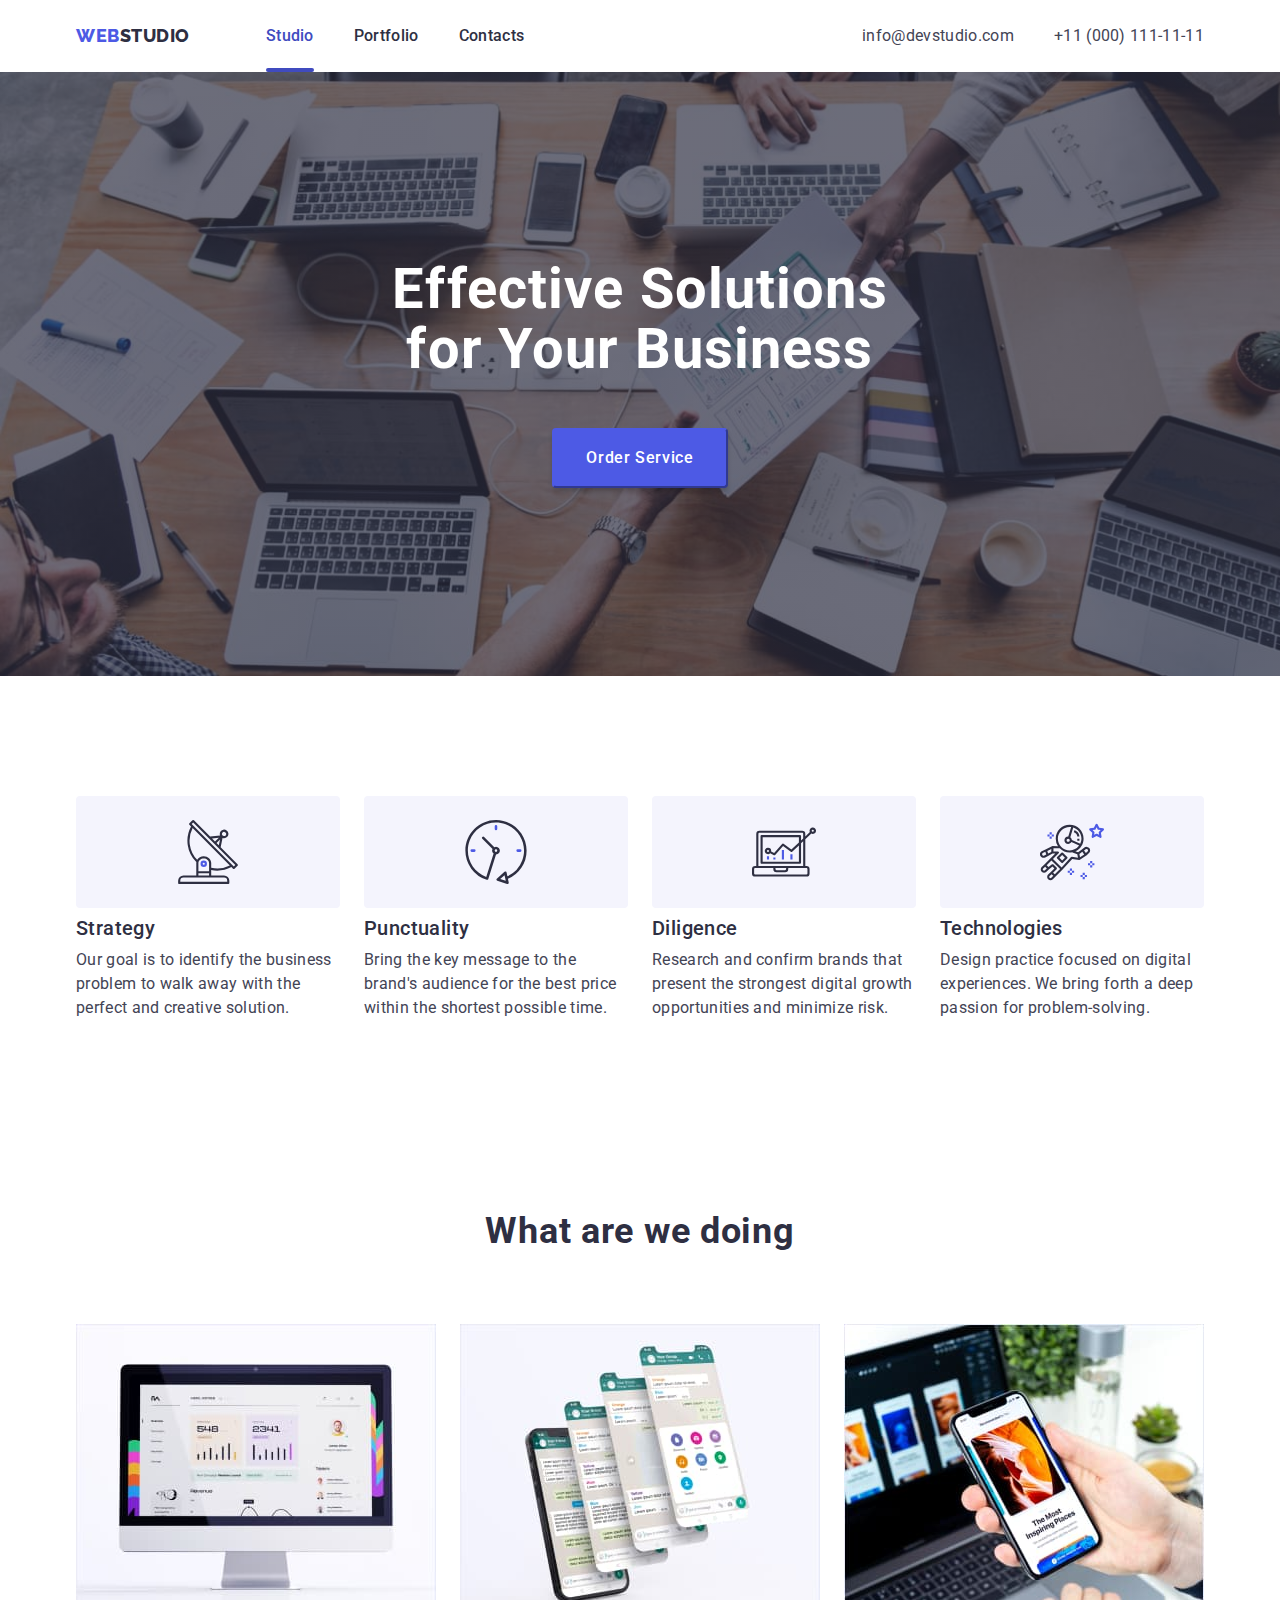
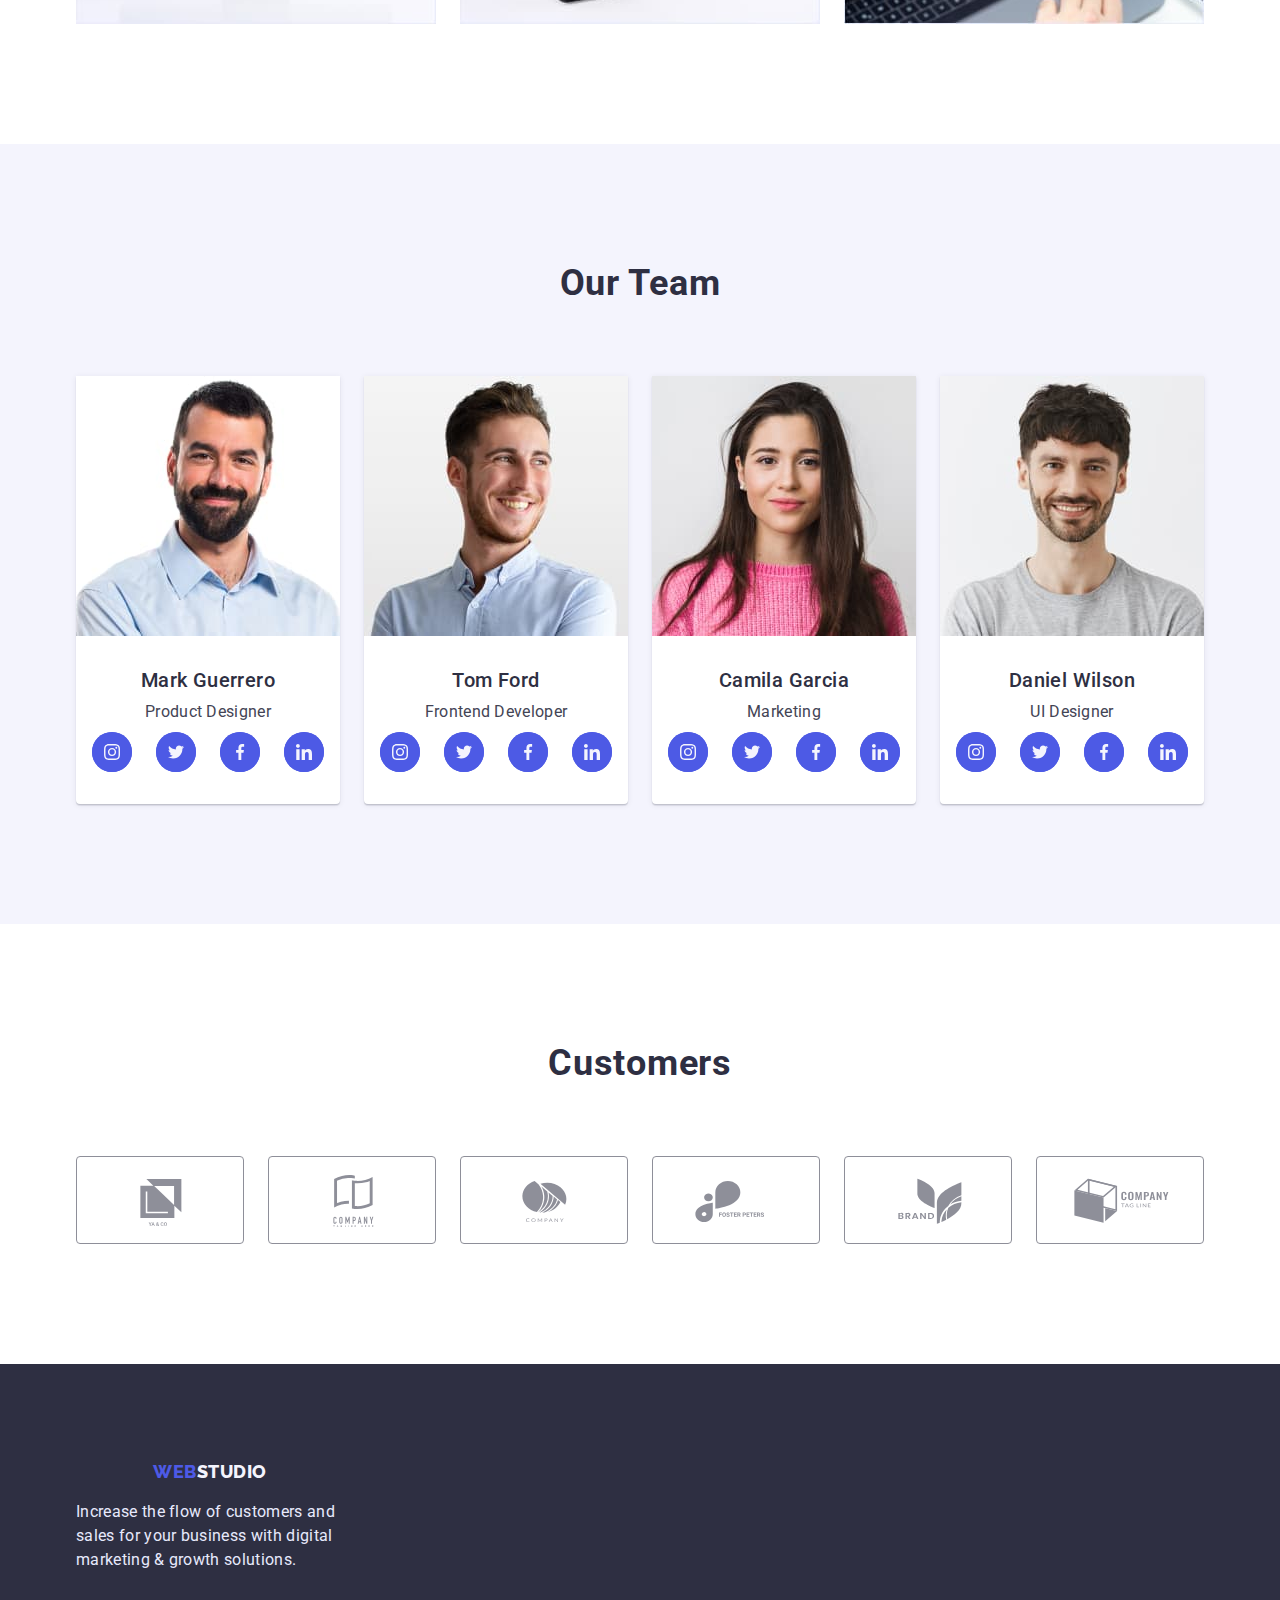
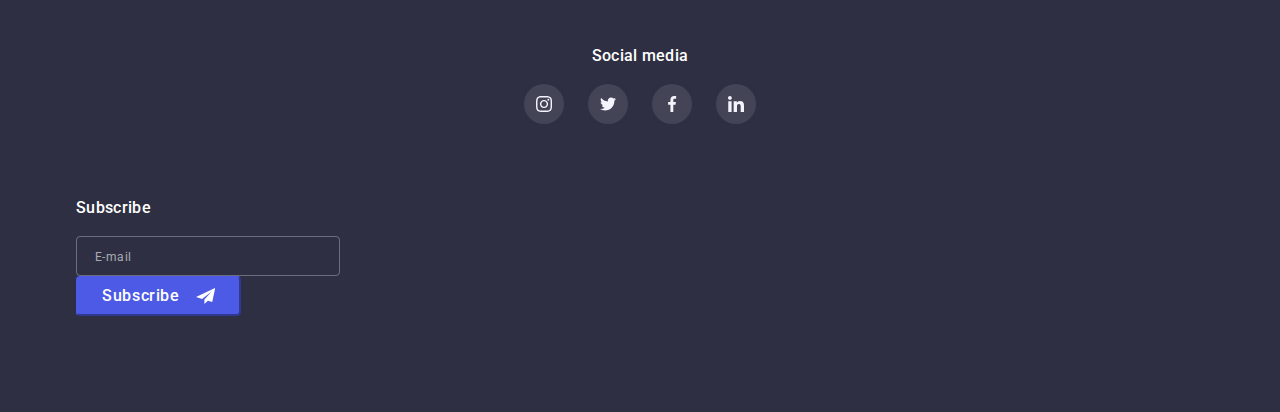
==== index.html @ 03d4e720 "without footer" ====
<!DOCTYPE html>
<html lang="en">
  <head>
    <meta charset="UTF-8" />
    <meta http-equiv="X-UA-Compatible" content="IE=edge" />
    <meta name="viewport" content="width=device-width, initial-scale=1.0" />
    <title>Webstudio</title>
    <link rel="preconnect" href="https://fonts.googleapis.com" />
    <link rel="preconnect" href="https://fonts.gstatic.com" crossorigin />
    <link
      href="https://fonts.googleapis.com/css2?family=Raleway:wght@800&family=Roboto:wght@400;500;700&display=swap"
      rel="stylesheet"
    />
    <link
      rel="stylesheet"
      href="https://cdn.jsdelivr.net/npm/modern-normalize@1.1.0/modern-normalize.min.css"
    />
    <link rel="stylesheet" href="./css/styles.css" />
  </head>
  <body>
    <!------------------ HEADER ------------------- ---->
    <header>
      <div class="conteiner header-conteiner">
        <nav class="page-navigation">
          <a class="logo link" href="./index.html"
            ><span class="logo-web">WEB</span>STUDIO</a
          >
          <ul class="menu list">
            <li class="menu-item">
              <a class="menu-item-link current link" href="./index.html"
                >Studio</a
              >
            </li>
            <li class="menu-item">
              <a class="menu-item-link link" href="./portfolio.html"
                >Portfolio</a
              >
            </li>
            <li class="menu-item">
              <a class="menu-item-link link" href="/">Contacts</a>
            </li>
          </ul>
        </nav>
        <button type="button" class="mobile-menu-open" data-menu-open>
          <svg class="mobile-menu-open-icon" width="32" height="22">
            <use href="./images/icons.svg/symbol-defs.svg#icon-burger"></use>
          </svg>
        </button>
        <address class="contacts">
          <ul class="contacts-list list">
            <li class="contacts-mail">
              <a
                class="contacts-list-item link"
                href="mailto:info@devstudio.com"
                >info@devstudio.com</a
              >
            </li>
            <li class="contacts-tel">
              <a class="contacts-list-item link" href="tel:+110001111111"
                >+11 (000) 111-11-11</a
              >
            </li>
          </ul>
        </address>
      </div>
      <div class="mobile-menu" data-menu>
        <div class="mobile-menu-conteiner">
          <button class="mobile-menu-close-btn" data-menu-close>
            <svg class="mobile-menu-close-icon" width="8" height="8">
              <use href="./images/icons.svg/symbol-defs.svg#close-icon"></use>
            </svg>
          </button>
          <ul class="menu-mobile-menu list">
            <li class="menu-item-mobile">
              <a class="menu-item-link-mobile current link" href="./index.html"
                >Studio</a
              >
            </li>
            <li class="menu-item-mobile">
              <a class="menu-item-link-mobile link" href="./portfolio.html"
                >Portfolio</a
              >
            </li>
            <li class="menu-item-mobile">
              <a class="menu-item-link-mobile link" href="/">Contacts</a>
            </li>
          </ul>
          <address class="contacts-mobile">
            <ul class="contacts-list-mobile list">
              <li class="contacts-tel-mobile">
                <a
                  class="contacts-list-item-mobile link"
                  href="tel:+110001111111"
                  >+11 (000) 111-11-11</a
                >
              </li>
              <li class="contacts-mail-mobile">
                <a
                  class="contacts-list-item-mobile link"
                  href="mailto:info@devstudio.com"
                  >info@devstudio.com</a
                >
              </li>
            </ul>
          </address>
          <ul class="social-list-mobile-menu list">
            <li class="social-list-item">
              <a href="" class="social-list-link link">
                <svg class="social-list-icon" width="24" height="24">
                  <use
                    href="./images/icons.svg/symbol-defs.svg#instagram"
                  ></use>
                </svg>
              </a>
            </li>
            <li class="social-list-item">
              <a href="" class="social-list-link link">
                <svg class="social-list-icon" width="24" height="24">
                  <use href="./images/icons.svg/symbol-defs.svg#twitter"></use>
                </svg>
              </a>
            </li>
            <li class="social-list-item">
              <a href="" class="social-list-link link">
                <svg class="social-list-icon" width="24" height="24">
                  <use href="./images/icons.svg/symbol-defs.svg#facebook"></use>
                </svg>
              </a>
            </li>
            <li class="social-list-item">
              <a href="" class="social-list-link link">
                <svg class="social-list-icon" width="24" height="24">
                  <use href="./images/icons.svg/symbol-defs.svg#linkedin"></use>
                </svg>
              </a>
            </li>
          </ul>
        </div>
      </div>
    </header>
    <main>
      <!---------------- HERO -------------------------->
      <section class="hero">
        <div class="conteiner hero-conteiner">
          <h1 class="hero-title">
            Effective Solutions <br />
            for Your Business
          </h1>
          <button class="order-service-btn" type="button" data-modal-open>
            Order Service
          </button>
        </div>
      </section>

      <!---------------- ABOUT ------------------------->
      <section class="section-about">
        <div class="conteiner">
          <h2 hidden class="about-title">About</h2>
          <ul class="features-list list">
            <li class="features-item">
              <div class="features-item-block">
                <svg width="64" height="64">
                  <use href="./images/icons.svg/symbol-defs.svg#antenna"></use>
                </svg>
              </div>
              <h3 class="features-title">Strategy</h3>
              <p class="features-text">
                Our goal is to identify the business problem to walk away with
                the perfect and creative solution.
              </p>
            </li>
            <li class="features-item">
              <div class="features-item-block">
                <svg width="64" height="64">
                  <use href="./images/icons.svg/symbol-defs.svg#clock"></use>
                </svg>
              </div>
              <h3 class="features-title">Punctuality</h3>
              <p class="features-text">
                Bring the key message to the brand's audience for the best price
                within the shortest possible time.
              </p>
            </li>
            <li class="features-item">
              <div class="features-item-block">
                <svg width="64" height="64">
                  <use href="./images/icons.svg/symbol-defs.svg#diagram"></use>
                </svg>
              </div>
              <h3 class="features-title">Diligence</h3>
              <p class="features-text">
                Research and confirm brands that present the strongest digital
                growth opportunities and minimize risk.
              </p>
            </li>
            <li class="features-item">
              <div class="features-item-block">
                <svg width="64" height="64">
                  <use
                    href="./images/icons.svg/symbol-defs.svg#astronaut"
                  ></use>
                </svg>
              </div>
              <h3 class="features-title">Technologies</h3>
              <p class="features-text">
                Design practice focused on digital experiences. We bring forth a
                deep passion for problem-solving.
              </p>
            </li>
          </ul>
        </div>
      </section>

      <!-------------WHAT ARE WE DOING  ------------------>
      <section class="section section-doing">
        <div class="conteiner">
          <h2 class="doing-title">What are we doing</h2>
          <ul class="doing-list list">
            <li class="doing-item">
              <img
                class="doing-img"
                srcset="./images/desktop.jpg 1x, ./images/desktop@2x.jpg 2x"
                src="./images/desktop.jpg"
                alt="Desktop"
                width="360"
                height="300"
              />
            </li>
            <li class="doing-item">
              <img
                class="doing-img"
                srcset="./images/apps.jpg 1x, ./images/apps@2x.jpg 2x"
                src="./images/apps.jpg"
                alt="Apps"
                width="360"
                height="300"
              />
            </li>
            <li class="doing-item">
              <img
                class="doing-img"
                srcset="./images/mobile.jpg 1x, ./images/mobile@2x.jpg 2x"
                src="./images/mobile.jpg"
                alt="Mobile"
                width="360"
                height="300"
              />
            </li>
          </ul>
        </div>
      </section>

      <!------------------ OUR TEAM ---------------------->
      <section class="section section-team">
        <div class="conteiner conteiner-mini">
          <h2 class="team-title">Our Team</h2>
          <ul class="team-list list">
            <li class="team-card">
              <img
                srcset="./images/team-1.jpg 1x ./images/team-1@2x.jpg 2x"
                class="team-photo"
                src="./images/team-1.jpg"
                alt="photo team member-1"
                width="264"
                height="260"
              />
              <div class="team-text">
                <h3 class="team-name">Mark Guerrero</h3>
                <p class="team-position">Product Designer</p>
                <ul class="social-list list">
                  <li class="social-list-item">
                    <a href="" class="social-list-link link">
                      <svg class="social-list-icon" width="16" height="16">
                        <use
                          href="./images/icons.svg/symbol-defs.svg#instagram"
                        ></use>
                      </svg>
                    </a>
                  </li>
                  <li class="social-list-item">
                    <a href="" class="social-list-link link">
                      <svg class="social-list-icon" width="16" height="16">
                        <use
                          href="./images/icons.svg/symbol-defs.svg#twitter"
                        ></use>
                      </svg>
                    </a>
                  </li>
                  <li class="social-list-item">
                    <a href="" class="social-list-link link">
                      <svg class="social-list-icon" width="16" height="16">
                        <use
                          href="./images/icons.svg/symbol-defs.svg#facebook"
                        ></use>
                      </svg>
                    </a>
                  </li>
                  <li class="social-list-item">
                    <a href="" class="social-list-link link">
                      <svg class="social-list-icon" width="16" height="16">
                        <use
                          href="./images/icons.svg/symbol-defs.svg#linkedin"
                        ></use>
                      </svg>
                    </a>
                  </li>
                </ul>
              </div>
            </li>

            <li class="team-card">
              <img
                srcset="./images/team-2.jpg 1x ./images/team-2@2x.jpg 2x"
                class="team-photo"
                src="./images/team-2.jpg"
                alt="photo team member-2"
                width="264"
                height="260"
              />
              <div class="team-text">
                <h3 class="team-name">Tom Ford</h3>
                <p class="team-position">Frontend Developer</p>
                <ul class="social-list list">
                  <li class="social-list-item">
                    <a href="" class="social-list-link link">
                      <svg class="social-list-icon" width="16" height="16">
                        <use
                          href="./images/icons.svg/symbol-defs.svg#instagram"
                        ></use>
                      </svg>
                    </a>
                  </li>
                  <li class="social-list-item">
                    <a href="" class="social-list-link link">
                      <svg class="social-list-icon" width="16" height="16">
                        <use
                          href="./images/icons.svg/symbol-defs.svg#twitter"
                        ></use>
                      </svg>
                    </a>
                  </li>
                  <li class="social-list-item">
                    <a href="" class="social-list-link link">
                      <svg class="social-list-icon" width="16" height="16">
                        <use
                          href="./images/icons.svg/symbol-defs.svg#facebook"
                        ></use>
                      </svg>
                    </a>
                  </li>
                  <li class="social-list-item">
                    <a href="" class="social-list-link link">
                      <svg class="social-list-icon" width="16" height="16">
                        <use
                          href="./images/icons.svg/symbol-defs.svg#linkedin"
                        ></use>
                      </svg>
                    </a>
                  </li>
                </ul>
              </div>
            </li>

            <li class="team-card">
              <img
                srcset="./images/team-3.jpg 1x ./images/team-3@2x.jpg 2x"
                class="team-photo"
                src="./images/team-3.jpg"
                alt="photo team member-3"
                width="264"
                height="260"
              />
              <div class="team-text">
                <h3 class="team-name">Camila Garcia</h3>
                <p class="team-position">Marketing</p>
                <ul class="social-list list">
                  <li class="social-list-item">
                    <a href="" class="social-list-link link">
                      <svg class="social-list-icon" width="16" height="16">
                        <use
                          href="./images/icons.svg/symbol-defs.svg#instagram"
                        ></use>
                      </svg>
                    </a>
                  </li>
                  <li class="social-list-item">
                    <a href="" class="social-list-link link">
                      <svg class="social-list-icon" width="16" height="16">
                        <use
                          href="./images/icons.svg/symbol-defs.svg#twitter"
                        ></use>
                      </svg>
                    </a>
                  </li>
                  <li class="social-list-item">
                    <a href="" class="social-list-link link">
                      <svg class="social-list-icon" width="16" height="16">
                        <use
                          href="./images/icons.svg/symbol-defs.svg#facebook"
                        ></use>
                      </svg>
                    </a>
                  </li>
                  <li class="social-list-item">
                    <a href="" class="social-list-link link">
                      <svg class="social-list-icon" width="16" height="16">
                        <use
                          href="./images/icons.svg/symbol-defs.svg#linkedin"
                        ></use>
                      </svg>
                    </a>
                  </li>
                </ul>
              </div>
            </li>

            <li class="team-card">
              <img
                srcset="./images/team-4.jpg 1x ./images/team-4@2x.jpg 2x"
                class="team-photo"
                src="./images/team-4.jpg"
                alt="photo team member-4"
                width="264"
                height="260"
              />
              <div class="team-text">
                <h3 class="team-name">Daniel Wilson</h3>
                <p class="team-position">UI Designer</p>
                <ul class="social-list list">
                  <li class="social-list-item">
                    <a href="" class="social-list-link link">
                      <svg class="social-list-icon" width="16" height="16">
                        <use
                          href="./images/icons.svg/symbol-defs.svg#instagram"
                        ></use>
                      </svg>
                    </a>
                  </li>
                  <li class="social-list-item">
                    <a href="" class="social-list-link link">
                      <svg class="social-list-icon" width="16" height="16">
                        <use
                          href="./images/icons.svg/symbol-defs.svg#twitter"
                        ></use>
                      </svg>
                    </a>
                  </li>
                  <li class="social-list-item">
                    <a href="" class="social-list-link link">
                      <svg class="social-list-icon" width="16" height="16">
                        <use
                          href="./images/icons.svg/symbol-defs.svg#facebook"
                        ></use>
                      </svg>
                    </a>
                  </li>
                  <li class="social-list-item">
                    <a href="" class="social-list-link link">
                      <svg class="social-list-icon" width="16" height="16">
                        <use
                          href="./images/icons.svg/symbol-defs.svg#linkedin"
                        ></use>
                      </svg>
                    </a>
                  </li>
                </ul>
              </div>
            </li>
          </ul>
        </div>

        <!-- --------CUSTOMERS ----------------------- -->
      </section>
      <section class="section-customers">
        <div class="conteiner conteiner-mini">
          <h2 class="customers-title">Customers</h2>
          <ul class="customers-list list">
            <li class="customers-block">
              <a href="" class="customers-link">
                <svg class="customers-icon" width="104" height="56">
                  <use href="./images/icons.svg/symbol-defs.svg#logo-1"></use>
                </svg>
              </a>
            </li>
            <li class="customers-block">
              <a href="" class="customers-link">
                <svg class="customers-icon" width="104" height="56">
                  <use href="./images/icons.svg/symbol-defs.svg#logo-2"></use>
                </svg>
              </a>
            </li>
            <li class="customers-block">
              <a href="" class="customers-link">
                <svg class="customers-icon" width="104" height="56">
                  <use href="./images/icons.svg/symbol-defs.svg#logo-3"></use>
                </svg>
              </a>
            </li>
            <li class="customers-block">
              <a href="" class="customers-link">
                <svg class="customers-icon" width="104" height="56">
                  <use href="./images/icons.svg/symbol-defs.svg#logo-4"></use>
                </svg>
              </a>
            </li>
            <li class="customers-block">
              <a href="" class="customers-link">
                <svg class="customers-icon" width="104" height="56">
                  <use href="./images/icons.svg/symbol-defs.svg#logo-5"></use>
                </svg>
              </a>
            </li>
            <li class="customers-block">
              <a href="" class="customers-link">
                <svg class="customers-icon" width="104" height="56">
                  <use href="./images/icons.svg/symbol-defs.svg#logo-6"></use>
                </svg>
              </a>
            </li>
          </ul>
        </div>
      </section>
    </main>

    <!---------------------- FOOTER ---------------------------->
    <footer class="conteiner-footer">
      <div class="conteiner conteiner-footer-flex">
        <div class="footer-block-left">
          <div class="logo-footer-item">
            <a class="logo-footer link" href="./index.html"
              ><span class="logo-web">WEB</span>STUDIO</a
            >
          </div>
          <p class="footer-text">
            Increase the flow of customers and sales for your business with
            digital marketing & growth solutions.
          </p>
        </div>
        <div class="footer-block-right">
          <h3 class="footer-social-media">Social media</h3>
          <ul class="social-list-footer">
            <li class="social-list-item-footer">
              <a href="" class="social-list-link-footer link">
                <svg class="social-list-icon" width="16" height="16">
                  <use
                    href="./images/icons.svg/symbol-defs.svg#instagram"
                  ></use>
                </svg>
              </a>
            </li>
            <li class="social-list-item-footer">
              <a href="" class="social-list-link-footer link">
                <svg class="social-list-icon" width="16" height="16">
                  <use href="./images/icons.svg/symbol-defs.svg#twitter"></use>
                </svg>
              </a>
            </li>
            <li class="social-list-item-footer">
              <a href="" class="social-list-link-footer link">
                <svg class="social-list-icon" width="16" height="16">
                  <use href="./images/icons.svg/symbol-defs.svg#facebook"></use>
                </svg>
              </a>
            </li>
            <li class="social-list-item-footer">
              <a href="" class="social-list-link-footer link">
                <svg class="social-list-icon" width="16" height="16">
                  <use href="./images/icons.svg/symbol-defs.svg#linkedin"></use>
                </svg>
              </a>
            </li>
          </ul>
        </div>
        <div class="footer-subscribe">
          <h3 class="footer-form-text">Subscribe</h3>
          <form class="footer-form">
            <input
              type="text"
              name="user-email"
              placeholder="E-mail"
              class="footer-form-input"
            />
            <button type="submit" class="footer-btn-subscribe">
              Subscribe
              <svg class="btn-subscribe-icon" width="24" height="24">
                <use
                  href="./images/icons.svg/symbol-defs.svg#icon-subscribe"
                ></use>
              </svg>
            </button>
          </form>
        </div>
      </div>
    </footer>
    <div class="backdrop is-hidden" data-modal>
      <div class="modal">
        <button type="button" class="modal-close-btn" data-modal-close>
          <svg class="modal-close-btn-icon" width="8" height="8">
            <use href="./images/icons.svg/symbol-defs.svg#close-icon"></use>
          </svg>
        </button>
        <form class="modal-form">
          <p class="modal-form-text">
            Leave your contacts and we will call you back
          </p>
          <label class="modal-form-field">
            <span class="modal-form-input-desc">Name</span>
            <span class="modal-form-input-wrapper">
              <input type="text" name="user-name" class="modal-form-input" />
              <svg class="modal-form-input-icon" width="18" height="18">
                <use
                  href="./images/icons.svg/symbol-defs.svg#icon-person"
                ></use>
              </svg>
            </span>
          </label>
          <label class="modal-form-field">
            <span class="modal-form-input-desc">Phone</span>
            <span class="modal-form-input-wrapper">
              <input type="tel" name="user-phone" class="modal-form-input" />
              <svg class="modal-form-input-icon" width="13" height="13">
                <use href="./images/icons.svg/symbol-defs.svg#icon-phone"></use>
              </svg>
            </span>
          </label>
          <label class="modal-form-field">
            <span class="modal-form-input-desc">Email</span>
            <span class="modal-form-input-wrapper">
              <input type="email" name="user-email" class="modal-form-input" />
              <svg class="modal-form-input-icon" width="15" height="12">
                <use href="./images/icons.svg/symbol-defs.svg#icon-email"></use>
              </svg>
            </span>
          </label>
          <label class="modal-form-field">
            <span class="modal-form-input-desc">Comment</span>
            <textarea
              name="user-message"
              class="modal-form-message"
              placeholder="Text input"
            ></textarea>
          </label>
          <input
            type="checkbox"
            id="user-policy"
            name="user-policy"
            class="modal-form-check visually-hidden"
          />
          <label for="user-policy" class="modal-form-check-desc"
            ><span class="modal-form-fake-chekbox">
              <svg class="modal-form-checkbox-icon">
                <use
                  href="./images/icons.svg/symbol-defs.svg#icon-checkbox"
                ></use></svg></span
            >I accept the terms and conditions of the&nbsp
            <a href="" class="modal-form-user-policy-link">Privacy Policy</a>
          </label>
          <button type="submit" class="modal-form-submit">Send</button>
        </form>
      </div>
    </div>
    <script src="mobile-menu.js"></script>
    <script src="modal.js"></script>
  </body>
</html>
---- css/styles.css ----
:root {
  --primary-bgd-color: #ffffff;
  --primary-font-color: #2e2f42;
  --secondary-font-color: #434455;
  --accent-color: #4d5ae5;
  --dark-logo-color: #f4f4fd;
  --filter-btn-color: #e7e9fc;
  --accent-filter-color: #404bbf;
}

body {
  font-family: Roboto, sans-serif;
  color: var(--primary-font-color);
  background-color: var(--primary-bgd-color);
}

h1,
h2,
h3,
h4,
h5,
h6,
p {
  margin-top: 0px;
  margin-bottom: 0px;
}

ul,
ol {
  margin-top: 0px;
  margin-bottom: 0px;
  padding-left: 0px;
}

img {
  display: block;
  max-width: 100%;
  height: auto;
}

.list {
  list-style: none;
}

.link {
  text-decoration: none;
}

/* осн цвет текста #2E2F42 */
/* вторичн цвет текста #434455 */
/* цвет-акцент #4D5AE5 */
/* осн цвет фона #FFFFFF*/
.conteiner {
  margin-left: auto;
  margin-right: auto;
  padding-left: 15px;
  padding-right: 15px;
}

.header-conteiner{
  display: flex;
  align-items: center;
  justify-content: space-between;
  padding-top: 24px;
  padding-bottom: 24px;
}

.logo {
  font-family: Raleway, sans-serif;
  font-size: 18px;
  font-weight: 800;
  line-height: 1.33;
  letter-spacing: 0.03em;
  color: var(--primary-font-color);
}

.logo-web {
  color: var(--accent-color);
}

.mobile-menu-open{
  border: none;
  height: 22px;
  background-color: transparent;
}

.mobile-menu-open-icon{
  stroke: var(--primary-font-color);
}

.mobile-menu-conteiner{
  position: relative;
  padding-top: 24px;
  padding-bottom: 40px;
  padding-left: 40px;
}

.mobile-menu{
  position: fixed;
  width: 100%;
  height: 100%;
  top: 0;
  left: 0;
  z-index: 1000;
  background-color: var(--primary-bgd-color);
  opacity: 0;
  visibility: hidden;
  transition: opacity 250ms cubic-bezier(0.4, 0, 0.2, 1), visibility 250ms cubic-bezier(0.4, 0, 0.2, 1); */
}

 .mobile-menu.is-open{
  opacity: 1;
  visibility: visible;
  pointer-events: auto;
}

.mobile-menu-close-btn{
  position: absolute;
  top: 24px;
  right: 24px;
  width: 24px;
  height: 24px;
  display: flex;
  justify-content: center;
  align-items: center;
  background-color: var(--filter-btn-color);
  padding: 0;
  line-height: 0;
  border-radius: 50% ;
  border: 1px solid #0000001A;
  cursor: pointer;
}

.menu-mobile-menu{
  display: flex;
  padding-top: 56px;
  flex-direction: column;
  gap: 40px;
  margin-bottom: 284px;
}

.menu-item-link-mobile {
  display: block;
  font-size: 36px;
  font-weight: 700;
  line-height: 1.11;
  letter-spacing: 0.02em;
  color: var(--primary-font-color);
  transition: color 250ms cubic-bezier(0.4, 0, 0.2, 1);
}

.menu-item-link-mobile:hover,
.menu-item-link-mobile:focus {
  color: var(--accent-color);
}

.contacts-list-mobile{
  display: flex;
  flex-direction: column;
  gap: 40px;
  margin-bottom: 48px;
}

.contacts-tel-mobile .contacts-list-item-mobile{
display: block;
font-size: 36px;
font-weight: 600;
line-height: 1.11;
letter-spacing: 0em;
font-style: normal;
color: var(--secondary-font-color);
transition:transition: color 250ms cubic-bezier(0.4, 0, 0.2, 1);
}

.contacts-mail-mobile .contacts-list-item-mobile{
display: block;
font-size: 20px;
font-weight: 500;
line-height: 1.2;
letter-spacing: 0.02em;
color: var(--secondary-font-color);
transition:transition: color 250ms cubic-bezier(0.4, 0, 0.2, 1);
}

.contacts-list-item-mobile:is(:hover, :focus){
color: var(--accent-color);
}

.social-list-mobile-menu{
  display: flex;
  justify-content: flex-start;
  gap: 56px;
}

.social-list-item{
  display: flex;
  justify-content: center;
  align-items: center;
  width: 40px;
  height: 40px;
  border-radius: 50%;
  background-color: var(--accent-color);
  transition: background-color 250ms cubic-bezier(0.4, 0, 0.2, 1);
}

.social-list-icon {
  fill: #f4f4fd;
}

.social-list-link:hover,
.social-list-link:focus {
  background-color: var(--accent-filter-color);
}

.hero {
  background-image: linear-gradient(
      rgba(46, 47, 66, 0.7),
      rgba(46, 47, 66, 0.7)
    ),
    url(../images/hero-img-mobile.jpg);
  background-repeat: no-repeat;
  background-size: cover;
  background-color: var(--primary-font-color);

  margin-left: auto;
  margin-right: auto;
  padding-top: 112px;
  padding-bottom: 112px;
}

.hero-conteiner {
  display: flex;
  flex-direction: column;
}

.hero-title {
  font-size: 36px;
  line-height: 1.11;
  letter-spacing: 0.02em;
  text-align: center;
  margin-left: auto;
  margin-right: auto;
  margin-bottom: 72px;
  color: var(--primary-bgd-color);
}

.order-service-btn {
  font-family: Roboto, sans-serif;
  font-size: 16px;
  font-weight: 500;
  line-height: 1.5;
  letter-spacing: 0.04em;
  margin-left: auto;
  margin-right: auto;
  padding-top: 16px;
  padding-bottom: 16px;
  padding-left: 32px;
  padding-right: 32px;
  border-radius: 4px;
  box-shadow: 0px 4px 4px 0px #00000026;
  border-color: var(--accent-color);
  color: var(--primary-bgd-color);
  background-color: var(--accent-color);
  transition: background-color 250ms cubic-bezier(0.4, 0, 0.2, 1);
  cursor: pointer;
}

.order-service-btn:hover,
.order-service-btn:focus {
  background-color: var(--accent-filter-color);
}

.section-about {
  padding-top: 96px;
  padding-bottom: 96px;
}

.features-title {
  font-size: 36px;
  font-weight: 700;
  line-height: 1.11;
  letter-spacing: 0.02em;
  text-align: center;
  color: var(--primary-font-color);
  margin-bottom: 8px;
}

.features-text {
  font-size: 16px;
  font-weight: 500;
  line-height: 1.5;
  letter-spacing: 0.02em;
  color: var(--secondary-font-color);
}

.features-item {
  display: block;
  max-width: 396px;
  margin-bottom: 72px;
  margin-left: auto;
  margin-right: auto;
}

.section-team {
  background-color: var(--dark-logo-color);
  padding-top: 96px;
  padding-bottom: 128px;
}

.team-title,
.customers-title {
  font-size: 36px;
  line-height: 1.11;
  letter-spacing: 0.02em;
  text-align: center;
  margin-bottom: 72px;
  color: var(--primary-font-color);
}

.team-card {
  max-width: 264px;
  box-shadow: 0px 1px 6px rgba(46, 47, 66, 0.08),
    0px 1px 1px rgba(46, 47, 66, 0.16), 0px 2px 1px rgba(46, 47, 66, 0.08);
  border-radius: 0px 0px 4px 4px;
  background-color: var(--primary-bgd-color);
}

.team-list {
  display: flex;
  justify-content: center;
  align-items: center;
  flex-wrap: wrap;
  gap: 72px;
}

.team-text {
  padding-top: 32px;
  padding-bottom: 32px;
}

.team-name {
  font-size: 20px;
  font-weight: 500;
  line-height: 1.2;
  letter-spacing: 0.02em;
  text-align: center;
  margin-bottom: 8px;
  color: var(--primary-font-color);
}

.team-position {
  font-size: 16px;
  line-height: 1.5;
  letter-spacing: 0.02em;
  text-align: center;
  margin-bottom: 8px;
  color: var(--secondary-font-color);
}

.social-list {
  display: flex;
  justify-content: center;
  gap: 24px;
}

.social-list-link {
  display: flex;
  justify-content: center;
  align-items: center;
  width: 40px;
  height: 40px;
  border-radius: 50%;
  background-color: var(--accent-color);
  transition: background-color 250ms cubic-bezier(0.4, 0, 0.2, 1);
}

.social-list-icon {
  fill: #f4f4fd;
}

.social-list-link:hover,
.social-list-link:focus {
  background-color: var(--accent-filter-color);
}

/* -------------CUSTOMERS----------------- */

.section-customers {
  padding-top: 96px;
  padding-bottom: 96px;
}

.customers-list {
  display: flex;
  flex-wrap: wrap;
  justify-content: center;
  align-items: center;
  gap: 72px;
  column-gap: 16px;
}

.customers-link {
  display: flex;
  justify-content: center;
  align-items: center;
  width: 190px;
  height: 88px;
  border: 1px solid #8e8f99;
  border-radius: 4px;
  color: #8e8f99;
  transition: border-color 250ms cubic-bezier(0.4, 0, 0.2, 1),
    color 250ms cubic-bezier(0.4, 0, 0.2, 1);
}

.customers-icon {
  fill: currentColor;
}

.customers-link:is(:hover, :focus) {
  border-color: var(--accent-filter-color);
  color: var(--accent-filter-color);
}

.conteiner-footer {
  padding-top: 96px;
  padding-bottom: 96px;
  background-color: var(--primary-font-color);
}

.conteiner-footer-flex {
  display: flex;
  flex-direction: column;
  gap: 72px;
}

.footer-block-left {
  display: flex;
  flex-direction: column;
  justify-content: center;
  align-items: center;
  width: 268px;
}

.logo-footer {
  font-family: Raleway, sans-serif;
  font-size: 18px;
  font-weight: 800;
  line-height: 1.33;
  letter-spacing: 0.03em;
  color: var(--dark-logo-color);
}

.logo-footer-item {
  margin-bottom: 16px;
}

.footer-text {
  font-size: 16px;
  line-height: 1.5;
  letter-spacing: 0.02em;
  display: block;
  color: var(--filter-btn-color);
}

.footer-block-right{
  display: flex;
  flex-direction: column;
  align-items: center;
  justify-content: center;
}

.footer-social-media,
.footer-form-text {
  font-size: 16px;
  font-weight: 500;
  line-height: 1.5;
  letter-spacing: 0.02em;
  text-align: left;
  color: var(--primary-bgd-color);
  margin-bottom: 16px;
}

.social-list-footer {
  display: flex;
  justify-content: center;
  gap: 16px;
}

.social-list-link-footer {
  display: flex;
  width: 40px;
  height: 40px;
  border-radius: 50%;
  justify-content: center;
  align-items: center;
  background-color: rgba(255, 255, 255, 0.1);
  transition: background-color 250ms cubic-bezier(0.4, 0, 0.2, 1);
}

.social-list-link-footer:hover,
.social-list-link-footer:focus {
  background-color: #31d0aa;
}


.footer-form-input {
  width: 398px;
  height: 40px;
  border-radius: 4px;
  border: 1px solid #ffffff4d;
  font-size: 16px;
  font-weight: 400;
  line-height: 2;
  letter-spacing: 0.04em;
  color: var(--primary-bgd-color);
  background-color: transparent;
  transition: border-color 250ms cubic-bezier(0.4, 0, 0.2, 1);
}

.footer-form-input:focus {
  outline: none;
  border-color: var(--accent-color);
}

.footer-form-input::placeholder {
  display: block;
  padding-left: 16px;
  padding-top: 8px;
  padding-bottom: 8px;
  font-size: 12px;
  font-weight: 400;
  line-height: 2;
  letter-spacing: 0.04em;
  color: #ffffff99;
}

.footer-btn-subscribe {
  display: flex;
  justify-content: center;
  align-items: center;
  gap: 16px;
  width: 165px;
  height: 40px;
  border-radius: 4px;
  padding: 8px 24px 8px 24px;
  font-size: 16px;
  font-weight: 500;
  line-height: 1.5;
  letter-spacing: 0.04em;
  text-align: center;
  color: var(--primary-bgd-color);
  border-color: var(--accent-color);
  background-color: var(--accent-color);
  cursor: pointer;
}

/* ---------PORTFOLIO --------------- */
.section-portfolio {
  padding-top: 96px;
  padding-bottom: 120px;
}
/* ---------FILTER ------------------*/

.filter {
  display: flex;
  justify-content: center;
  margin-bottom: 72px;
}

.filter-btn {
  font-family: Roboto, sans-serif;
  font-size: 16px;
  font-weight: 500;
  line-height: 1.5;
  letter-spacing: 0.04em;
  text-align: center;
  padding-top: 12px;
  padding-right: 24px;
  padding-bottom: 12px;
  padding-left: 24px;
  border-radius: 4px;
  border: 1px solid var(--filter-btn-color);
  color: var(--accent-color);
  background-color: var(--filter-btn-color);
  cursor: pointer;
  transition: color 250ms cubic-bezier(0.4, 0, 0.2, 1),
    border-color 250ms cubic-bezier(0.4, 0, 0.2, 1),
    background-color 250ms cubic-bezier(0.4, 0, 0.2, 1),
    box-shadow 250ms cubic-bezier(0.4, 0, 0.2, 1);
}

.filter-btn:hover,
.filter-btn:focus {
  color: var(--primary-bgd-color);
  border-color: var(--accent-filter-color);
  background-color: var(--accent-filter-color);
  box-shadow: 0px 3px 1px rgba(0, 0, 0, 0.1), 0px 2px 1px rgba(0, 0, 0, 0.08),
    0px 2px 2px rgba(0, 0, 0, 0.12);
}

.filter-item:not(:last-child) {
  margin-right: 24px;
}

.portfolio-list {
  display: flex;
  flex-wrap: wrap;
  margin-left: -24px;
  margin-top: -48px;
}

.portfolio-item {
  display: block;
  flex-basis: calc(100% / 3 - 24px);
  margin-left: 24px;
  margin-top: 48px;
  /* border: 0.5px solid #f4f4fd; */
  /* box-shadow: 0px 1px 6px rgba(46, 47, 66, 0.08);
  transition: box-shadow 250ms cubic-bezier(0.4, 0, 0.2, 1); */
}

.portfolio-link {
  display: inline-block;
  border: 0.5px solid #f4f4fd;
  /* box-shadow: 0px 1px 6px rgba(46, 47, 66, 0.08); */
  transition: box-shadow 250ms cubic-bezier(0.4, 0, 0.2, 1);
}

.portfolio-link:hover,
.portfolio-link:focus {
  box-shadow: 0px 1px 6px rgba(46, 47, 66, 0.08),
    0px 1px 1px rgba(46, 47, 66, 0.16), 0px 2px 1px rgba(46, 47, 66, 0.08);
}

.portfolio-item-img-wrapper {
  position: relative;
  overflow: hidden;
}

.overlay {
  position: absolute;
  top: 0;
  left: 0;
  width: 100%;
  height: 100%;
  transform: translate(0, 100%);
  transition: transform 250ms cubic-bezier(0.4, 0, 0.2, 1);
  font-size: 16px;
  line-height: 1.5;
  letter-spacing: 0.02em;
  color: var(--dark-logo-color);
  padding-top: 40px;
  padding-right: 32px;
  padding-bottom: 164px;
  padding-left: 32px;
  background-color: var(--accent-color);
}

.portfolio-link:hover .overlay,
.portfolio-link:focus .overlay {
  transform: translate(0, 1%);
}
.portfolio-title {
  font-size: 20px;
  font-weight: 500;
  line-height: 1.2;
  letter-spacing: 0.02em;
  color: var(--primary-font-color);
}

.portfolio-text {
  border: 1px solid var(--filter-btn-color);
  border-top: none;
  padding-top: 32px;
  padding-left: 16px;
  padding-bottom: 32px;
  padding-right: auto;
}

.portfolio-item-text {
  font-size: 16px;
  line-height: 1.5;
  letter-spacing: 0.02em;
  margin-top: 8px;
  color: var(--secondary-font-color);
}  

.backdrop {
  position: fixed;
  top: 0;
  left: 0;
  z-index: 50;
  transition: opacity 250ms cubic-bezier(0.4, 0, 0.2, 1),
    visibility 250ms cubic-bezier(0.4, 0, 0.2, 1);
  width: 100%;
  height: 100%;
  background-color: rgba(46, 47, 66, 0.4);
}

.backdrop.is-hidden {
  opacity: 0;
  visibility: hidden;
  pointer-events: none;
}

.modal {
  position: absolute;
  top: 50%;
  left: 50%;
  transform: translate(-50%, -50%);
  width: 392px;
  height: 586px;
  padding-left: 16px;
  padding-right: 16px;
  padding-top: 72px;
  padding-bottom: 24px;
  border-radius: 4px;
  background-color: #fcfcfc;
}

.modal-close-btn {
  position: absolute;
  top: 24px;
  right: 24px;
  transition: background-color 250ms cubic-bezier(0.4, 0, 0.2, 1);
  display: flex;
  justify-content: center;
  align-items: center;
  background-color: var(--filter-btn-color);
  padding: 0;
  border: 1px solid #0000001a;
  width: 24px;
  height: 24px;
  border-radius: 50%;
  cursor: pointer;
}

.modal-close-btn:hover,
.modal-close-btn:focus {
  background-color: var(--accent-filter-color);
}

.modal-close-btn:hover .modal-close-btn-icon,
.modal-close-btn:focus .modal-close-btn-icon {
  fill: #ffffff;
}

.modal-close-btn-icon {
  transition: fill 250ms cubic-bezier(0.4, 0, 0.2, 1);
}

.modal-form-text {
  display: block;
  margin-bottom: 14px;
  font-size: 16px;
  font-weight: 500;
  line-height: 1.5;
  letter-spacing: 0.02em;
  text-align: center;
  color: var(--primary-font-color);
}

.modal-form-input-desc {
  display: block;
  font-size: 12px;
  font-weight: 400;
  line-height: 1.3;
  letter-spacing: 0.04em;
  color: #8e8f99;
  margin-bottom: 4px;
}

.modal-form-input {
  width: 100%;
  height: 40px;
  border: 1px solid #21212133;
  border-radius: 4px;
  padding-left: 38px;
  font-size: 16px;
  color: var(--primary-font-color);
  transition: border-color 250ms cubic-bezier(0.4, 0, 0.2, 1);
}

.modal-form-input-wrapper {
  position: relative;
  display: block;
  margin-bottom: 8px;
}

.modal-form-input-icon {
  position: absolute;
  top: 50%;
  left: 19px;
  transform: translateY(-50%);
  fill: var(--primary-font-color);
  transition: fill 250ms cubic-bezier(0.4, 0, 0.2, 1);
}

.modal-form-message {
  resize: none;
  width: 100%;
  height: 120px;
  padding: 8px 16px;
  margin-bottom: 16px;
  border: 1px solid #21212133;
  border-radius: 4px;
  font-size: 16px;
  font-weight: 400;
  line-height: 1.3;
  letter-spacing: 0.04em;
  color: var(--primary-font-color);
  transition: border-color 250ms cubic-bezier(0.4, 0, 0.2, 1);
}

.modal-form-message::placeholder {
  font-size: 12px;
  font-weight: 400;
  line-height: 1.3;
  letter-spacing: 0.04em;
  color: #75757580;
}

.modal-form-fake-chekbox {
  display: flex;
  justify-content: center;
  align-items: center;
  width: 16px;
  height: 16px;
  border: 1.25px solid var(--primary-font-color);
  border-radius: 2px;
  margin-right: 8px;
}

.modal-form-checkbox-icon {
  width: 100%;
  height: 100%;
  opacity: 0;
  transition: opacity 250ms cubic-bezier(0.4, 0, 0.2, 1),
    background-color 250ms cubic-bezier(0.4, 0, 0.2, 1);
}

.modal-form-check-desc {
  display: flex;
  align-items: center;
  margin-bottom: 16px;
  font-size: 12px;
  font-weight: 400;
  line-height: 1.3;
  letter-spacing: 0.04em;
  color: #757575;
}

.modal-form-check:checked
  + .modal-form-check-desc
  > .modal-form-fake-chekbox
  > .modal-form-checkbox-icon {
  opacity: 1;
  background-color: var(--accent-filter-color);
}

.modal-form-check:focus
  + .modal-form-check-desc
  > .modal-form-fake-chekbox
  > .modal-form-checkbox-icon {
  opacity: 1;
  background-color: var(--accent-filter-color);
}

.visually-hidden {
  position: absolute;
  width: 1px;
  height: 1px;
  margin: -1px;
  padding: 0;
  overflow: hidden;
  border: 0;
  clip: vect(0 0 0 0);
}

.modal-form-user-policy-link {
  font-size: 12px;
  font-weight: 400;
  line-height: 1.3;
  letter-spacing: 0.04em;
  color: var(--accent-color);
  text-decoration: underline;
}

.modal-form-submit {
  display: block;
  width: 169px;
  height: 56px;
  margin-right: auto;
  margin-left: auto;
  border-radius: 4px;
  border-color: var(--accent-color);
  padding: 16px 32px 16px 32px;
  font-size: 16px;
  font-weight: 500;
  line-height: 1.5;
  letter-spacing: 0.04em;
  text-align: center;
  color: #ffffff;
  background-color: var(--accent-color);
  cursor: pointer;
}










/* .backdrop {
  position: fixed;
  top: 0;
  left: 0;
  z-index: 50;
  transition: opacity 250ms cubic-bezier(0.4, 0, 0.2, 1),
    visibility 250ms cubic-bezier(0.4, 0, 0.2, 1);
  width: 100%;
  height: 100%;
  background-color: rgba(46, 47, 66, 0.4);
}

.backdrop.is-hidden {
  opacity: 0;
  visibility: hidden;
  pointer-events: none;
}

.modal {
  position: absolute;
  top: 50%;
  left: 50%;
  transform: translate(-50%, -50%);
  width: 408px;
  height: 584px;
  padding-left: 24px;
  padding-right: 24px;
  padding-top: 72px;
  padding-bottom: 24px;
  border-radius: 4px;
  background-color: #fcfcfc;
}

.modal-close-btn {
  position: absolute;
  top: 24px;
  right: 24px;
  transition: background-color 250ms cubic-bezier(0.4, 0, 0.2, 1);
  display: flex;
  justify-content: center;
  align-items: center;
  background-color: var(--filter-btn-color);
  padding: 0;
  border: 1px solid #0000001a;
  width: 24px;
  height: 24px;
  border-radius: 50%;
  cursor: pointer;
}

.modal-close-btn:hover,
.modal-close-btn:focus {
  background-color: var(--accent-filter-color);
}

.modal-close-btn:hover .modal-close-btn-icon,
.modal-close-btn:focus .modal-close-btn-icon {
  fill: #ffffff;
}

.modal-close-btn-icon {
  transition: fill 250ms cubic-bezier(0.4, 0, 0.2, 1);
}

.modal-form-text {
  display: block;
  margin-bottom: 14px;
  font-size: 16px;
  font-weight: 500;
  line-height: 1.5;
  letter-spacing: 0.02em;
  text-align: center;
  color: var(--primary-font-color);
}

.modal-form-input-desc {
  display: block;
  font-size: 12px;
  font-weight: 400;
  line-height: 1.3;
  letter-spacing: 0.04em;
  color: #8e8f99;
  margin-bottom: 4px;
}

.modal-form-input {
  width: 100%;
  height: 40px;
  border: 1px solid #21212133;
  border-radius: 4px;
  padding-left: 38px;
  font-size: 16px;
  color: var(--primary-font-color);
  transition: border-color 250ms cubic-bezier(0.4, 0, 0.2, 1);
}

.modal-form-input:focus {
  outline: none;
  border-color: var(--accent-color);
}

.modal-form-input-wrapper {
  position: relative;
  display: block;
  margin-bottom: 8px;
}

.modal-form-input-icon {
  position: absolute;
  top: 50%;
  left: 19px;
  transform: translateY(-50%);
  fill: var(--primary-font-color);
  transition: fill 250ms cubic-bezier(0.4, 0, 0.2, 1);
}

.modal-form-input:focus + .modal-form-input-icon {
  fill: var(--accent-color);
}

.modal-form-message {
  resize: none;
  width: 100%;
  height: 120px;
  padding: 8px 16px;
  margin-bottom: 16px;
  border: 1px solid #21212133;
  border-radius: 4px;
  font-size: 16px;
  font-weight: 400;
  line-height: 1.3;
  letter-spacing: 0.04em;
  color: var(--primary-font-color);
  transition: border-color 250ms cubic-bezier(0.4, 0, 0.2, 1);
}

.modal-form-message:focus {
  outline: none;
  border-color: var(--accent-color);
}

.modal-form-message::placeholder {
  font-size: 12px;
  font-weight: 400;
  line-height: 1.3;
  letter-spacing: 0.04em;
  color: #75757580;
}

.modal-form-fake-chekbox {
  display: flex;
  justify-content: center;
  align-items: center;
  width: 16px;
  height: 16px;
  border: 1.25px solid var(--primary-font-color);
  border-radius: 2px;
  margin-right: 8px;
}

.modal-form-checkbox-icon {
  width: 100%;
  height: 100%;
  opacity: 0;
  transition: opacity 250ms cubic-bezier(0.4, 0, 0.2, 1),
    background-color 250ms cubic-bezier(0.4, 0, 0.2, 1);
}

.modal-form-check-desc {
  display: flex;
  align-items: center;
  margin-bottom: 16px;
  font-size: 12px;
  font-weight: 400;
  line-height: 1.3;
  letter-spacing: 0.04em;
  color: #757575;
}

.modal-form-check:checked
  + .modal-form-check-desc
  > .modal-form-fake-chekbox
  > .modal-form-checkbox-icon {
  opacity: 1;
  background-color: var(--accent-filter-color);
}

.modal-form-check:focus
  + .modal-form-check-desc
  > .modal-form-fake-chekbox
  > .modal-form-checkbox-icon {
  opacity: 1;
  background-color: var(--accent-filter-color);
}

.visually-hidden {
  position: absolute;
  width: 1px;
  height: 1px;
  margin: -1px;
  padding: 0;
  overflow: hidden;
  border: 0;
  clip: vect(0 0 0 0);
}

.modal-form-user-policy-link {
  font-size: 12px;
  font-weight: 400;
  line-height: 1.3;
  letter-spacing: 0.04em;
  color: var(--accent-color);
  text-decoration: underline;
}

.modal-form-submit {
  display: block;
  width: 169px;
  height: 56px;
  margin-right: auto;
  margin-left: auto;
  border-radius: 4px;
  border-color: var(--accent-color);
  padding: 16px 32px 16px 32px;
  font-size: 16px;
  font-weight: 500;
  line-height: 1.5;
  letter-spacing: 0.04em;
  text-align: center;
  color: #ffffff;
  background-color: var(--accent-color);
  cursor: pointer;
} */

@media screen and (max-width: 1199px){
  .section-doing {
    display: none;
  }
  
}

@media screen and (max-width: 767px) {
  .menu,
  .contacts,
  .features-item-block {
    display: none;
  }
}

@media screen and (min-width: 480px) {
  .conteiner: 428px;
}

@media screen and (min-device-pixel-ratio: 2) and (max-width: 767px),
  screen and (min-resolution: 192 dpi) and (max-width: 767px),
  screen and (min-resolution: 2dppx) and (max-width: 767px) {
  .hero {
    background-image: linear-gradient(
        rgba(46, 47, 66, 0.7),
        rgba(46, 47, 66, 0.7)
      ),
      url(../images/hero-img-mobile@2x.jpg);
  }
}

@media screen and (min-width: 768px) {
  .conteiner {
    width: 766px;
  }

  .mobile-menu,
  .mobile-menu-open{
    display: none;
  }

  .header-conteiner {
  display: flex;
  align-items: center;
  padding-top: 0;
  padding-bottom: 0;
}

.page-navigation {
  display: flex;
  align-items: center;
}

.logo{
  margin-right: 123px;
}

.menu{
  display: flex; 
}

.menu-item-link {
  position: relative;
  display: block;
  padding-top: 24px;
  padding-bottom: 24px;
  font-size: 16px;
  font-weight: 500;
  line-height: 1.5;
  letter-spacing: 0.02em;
  color: var(--primary-font-color);
  transition: color 250ms cubic-bezier(0.4, 0, 0.2, 1);
}

.menu-item:not(:last-child) {
  margin-right: 40px;
}

.menu-item-link:hover,
.menu-item-link:focus {
  color: var(--accent-color);
}

.menu-item-link.current {
  color: var(--accent-filter-color);
}

.current::after {
  content: "";
  position: absolute;
  left: 0;
  bottom: 0;
  width: 100%;
  height: 4px;
  border-radius: 2px;
  background-color: var(--accent-filter-color);
}

.contacts-list-item {
  font-size: 12px;
  line-height: 1.33;
  letter-spacing: 0.04em;
  font-style: normal;
  color: var(--secondary-font-color);
  transition: color 250ms cubic-bezier(0.4, 0, 0.2, 1);
}

.contacts-list-item:hover,
.contacts-list-item:focus {
  color: var(--accent-color);
} 

  .hero {
    background-image: linear-gradient(
        rgba(46, 47, 66, 0.7),
        rgba(46, 47, 66, 0.7)
      ),
      url(../images/hero-img-tablet.jpg);
    padding-bottom: 108px;
  }

  .hero-title {
    font-size: 56px;
    line-height: 1.07;
    margin-bottom: 40px;
  }

  .features-title {
    text-align: left;
  }

  .features-list {
    display: flex;
    flex-wrap: wrap;
    gap: 24px;
    justify-content: center;
    align-items: center;
  }

  .features-item {
    width: 356px;
  }

  .features-item-block {
    display: none;
  }

  .conteiner-mini {
    width: 582px;
  }

  .section-team {
    padding-bottom: 40px;
  }

  .team-card {
    margin-bottom: 64px;
  }

  .team-list {
    gap: 24px;
  }

  .customers-list {
    column-gap: 24px;
  }

  .customers-link {
    width: 168px;
  }

  .modal{
    width: 408px;
    padding-left: 24px;
    padding-right: 24px;
  }
}

@media screen and (min-device-pixel-ratio: 2) and (min-width: 768px),
  screen and (min-resolution: 192 dpi) and (min-width: 768px),
  screen and (min-resolution: 2dppx) and (min-width: 768px) {
  .hero {
    background-image: linear-gradient(
        rgba(46, 47, 66, 0.7),
        rgba(46, 47, 66, 0.7)
      ),
      url(../images/hero-img-tablet@2x.jpg);
  }
}

@media screen and (min-width: 1200px) {
  .conteiner {
    width: 1158px;
  }

  .logo{
    margin-right: 76px;
  }

  .contacts-list{
    display: flex;
    justify-content: center;
  }

  .contacts-list-item {
  font-size: 16px;
  line-height: 1.5;
  letter-spacing: 0.02em;
  }

  .contacts {
  margin-left: 332px;
}

.contacts-mail {
  margin-right: 40px;
}

  .hero {
    background-image: linear-gradient(
        rgba(46, 47, 66, 0.7),
        rgba(46, 47, 66, 0.7)
      ),
      url(../images/hero-img-desktop.jpg);
    padding-top: 188px;
    padding-bottom: 188px;
  }

  .hero-title {
    margin-bottom: 48px;
  }

  .section-about {
    padding-top: 120px;
    padding-bottom: 0;
  }

  .features-item {
    flex-basis: calc(100% / 4 - 24px);
  }

  .features-item-block {
    display: flex;
    justify-content: center;
    align-items: center;
    width: 264px;
    height: 112px;
    background-color: var(--dark-logo-color);
    border-radius: 4px;
    margin-bottom: 8px;
  }

  .features-title {
    font-size: 20px;
    font-weight: 500;
    line-height: 1.2;
  }

  .features-text {
    font-weight: 400;
  }

  .section-doing{
    padding-top: 120px;
    padding-bottom: 120px;
  }

  .doing-title {
    font-size: 36px;
    line-height: 1.11;
    letter-spacing: 0.02em;
    text-align: center;
    margin-bottom: 72px;
    color: var(--primary-font-color);
  }

  .doing-list{
    display: flex;
  }

  .doing-item{
    margin-bottom: 0;
  }

  .doing-item:not(:last-child) {
    margin-right: 24px;
  }

  .section-team {
    padding-top: 120px;
    padding-bottom: 120px;
  }

  .team-card {
    margin-bottom: 0;
  }

  .section-customers {
    padding-top: 120px;
    padding-bottom: 120px;
  }

  .customers-list {
    gap: 24px;
  }

.social-list-footer {
  display: flex;
  justify-content: flex-start;
  gap: 24px;
}

  .footer-form-input {
  width: 264px;
}

.modal{
  height: 584px;
}

.modal-form-input:focus {
  outline: none;
  border-color: var(--accent-color);
}

.modal-form-input:focus + .modal-form-input-icon {
  fill: var(--accent-color);
}

.modal-form-message:focus {
  outline: none;
  border-color: var(--accent-color);
}

@media screen and (min-device-pixel-ratio: 2) and (min-width: 1200px),
  screen and (min-resolution: 192 dpi) and (min-width: 1200px),
  screen and (min-resolution: 2dppx) and (min-width: 1200px) {
  .hero {
    bacground-image: linear-gradient(
        rgba(46, 47, 66, 0.7),
        rgba(46, 47, 66, 0.7)
      ),
      url(../images/hero-img-desktop@2x.jpg);
  }
}
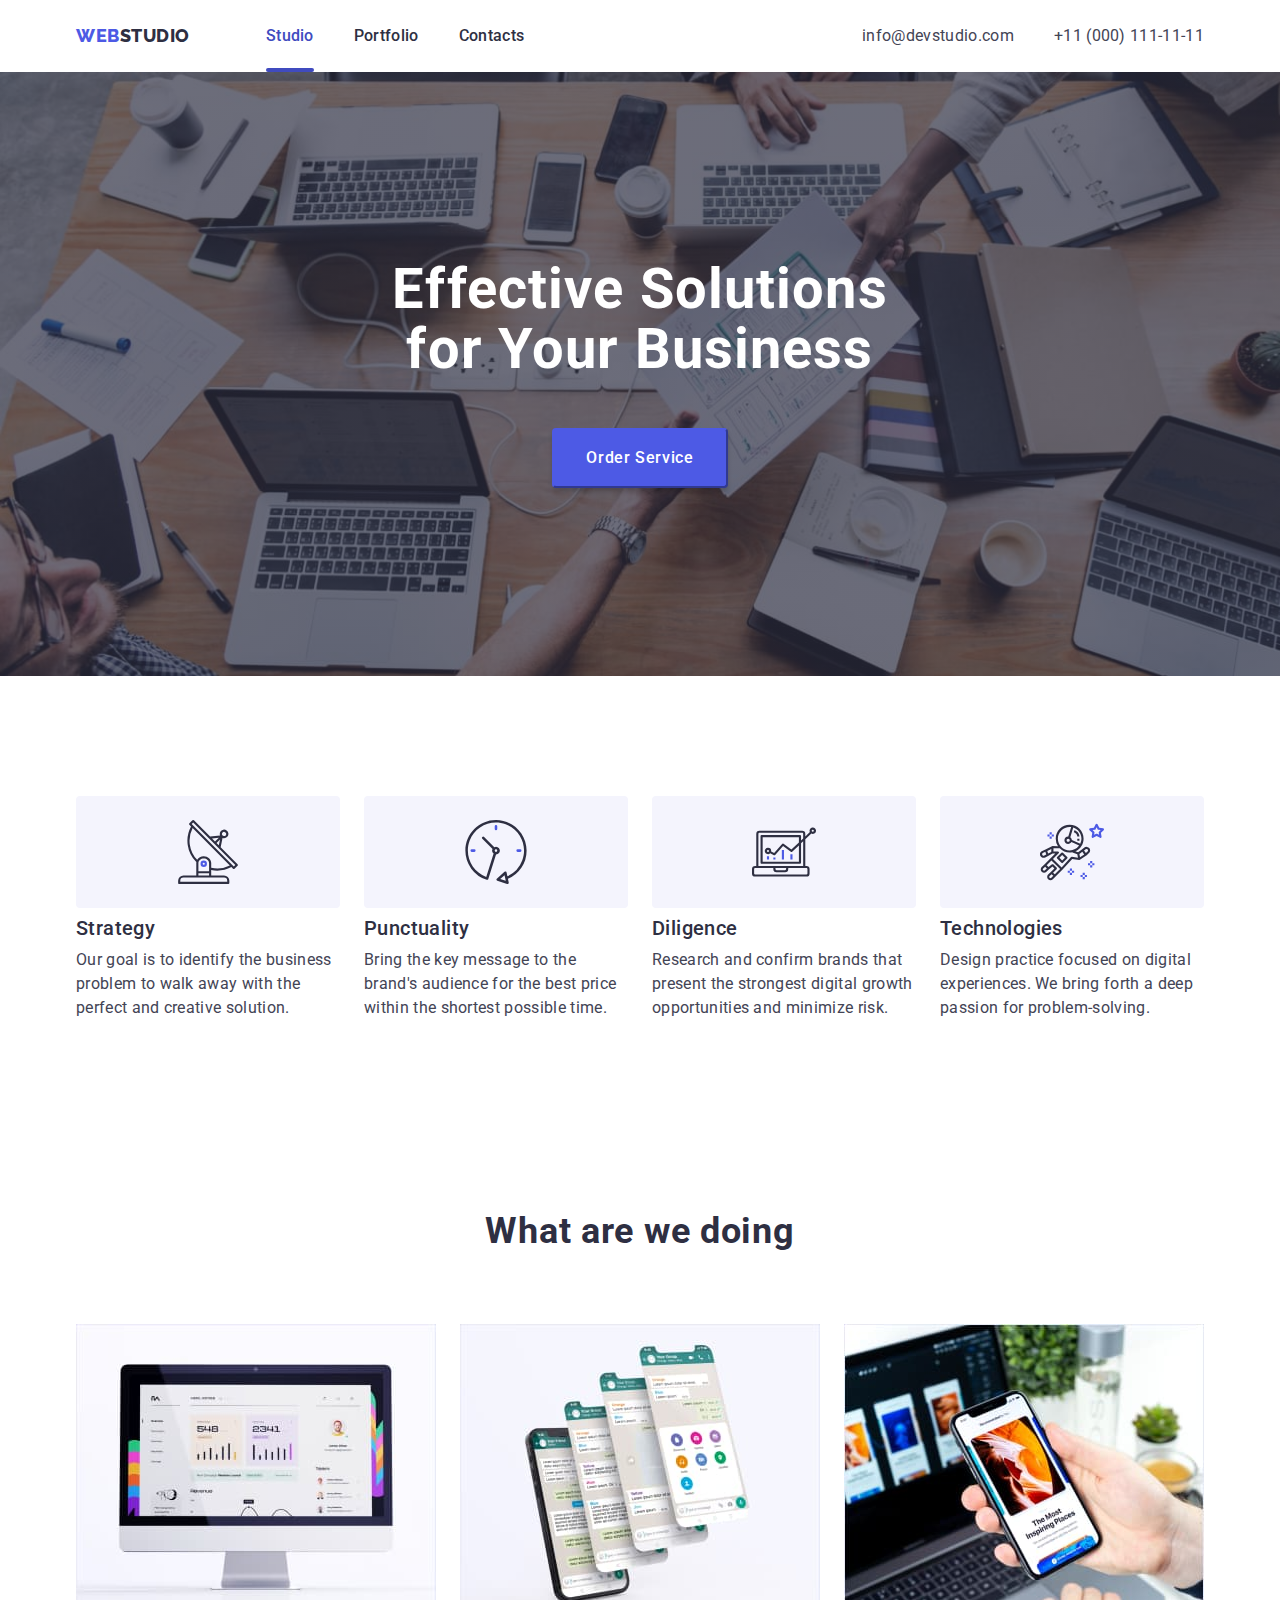
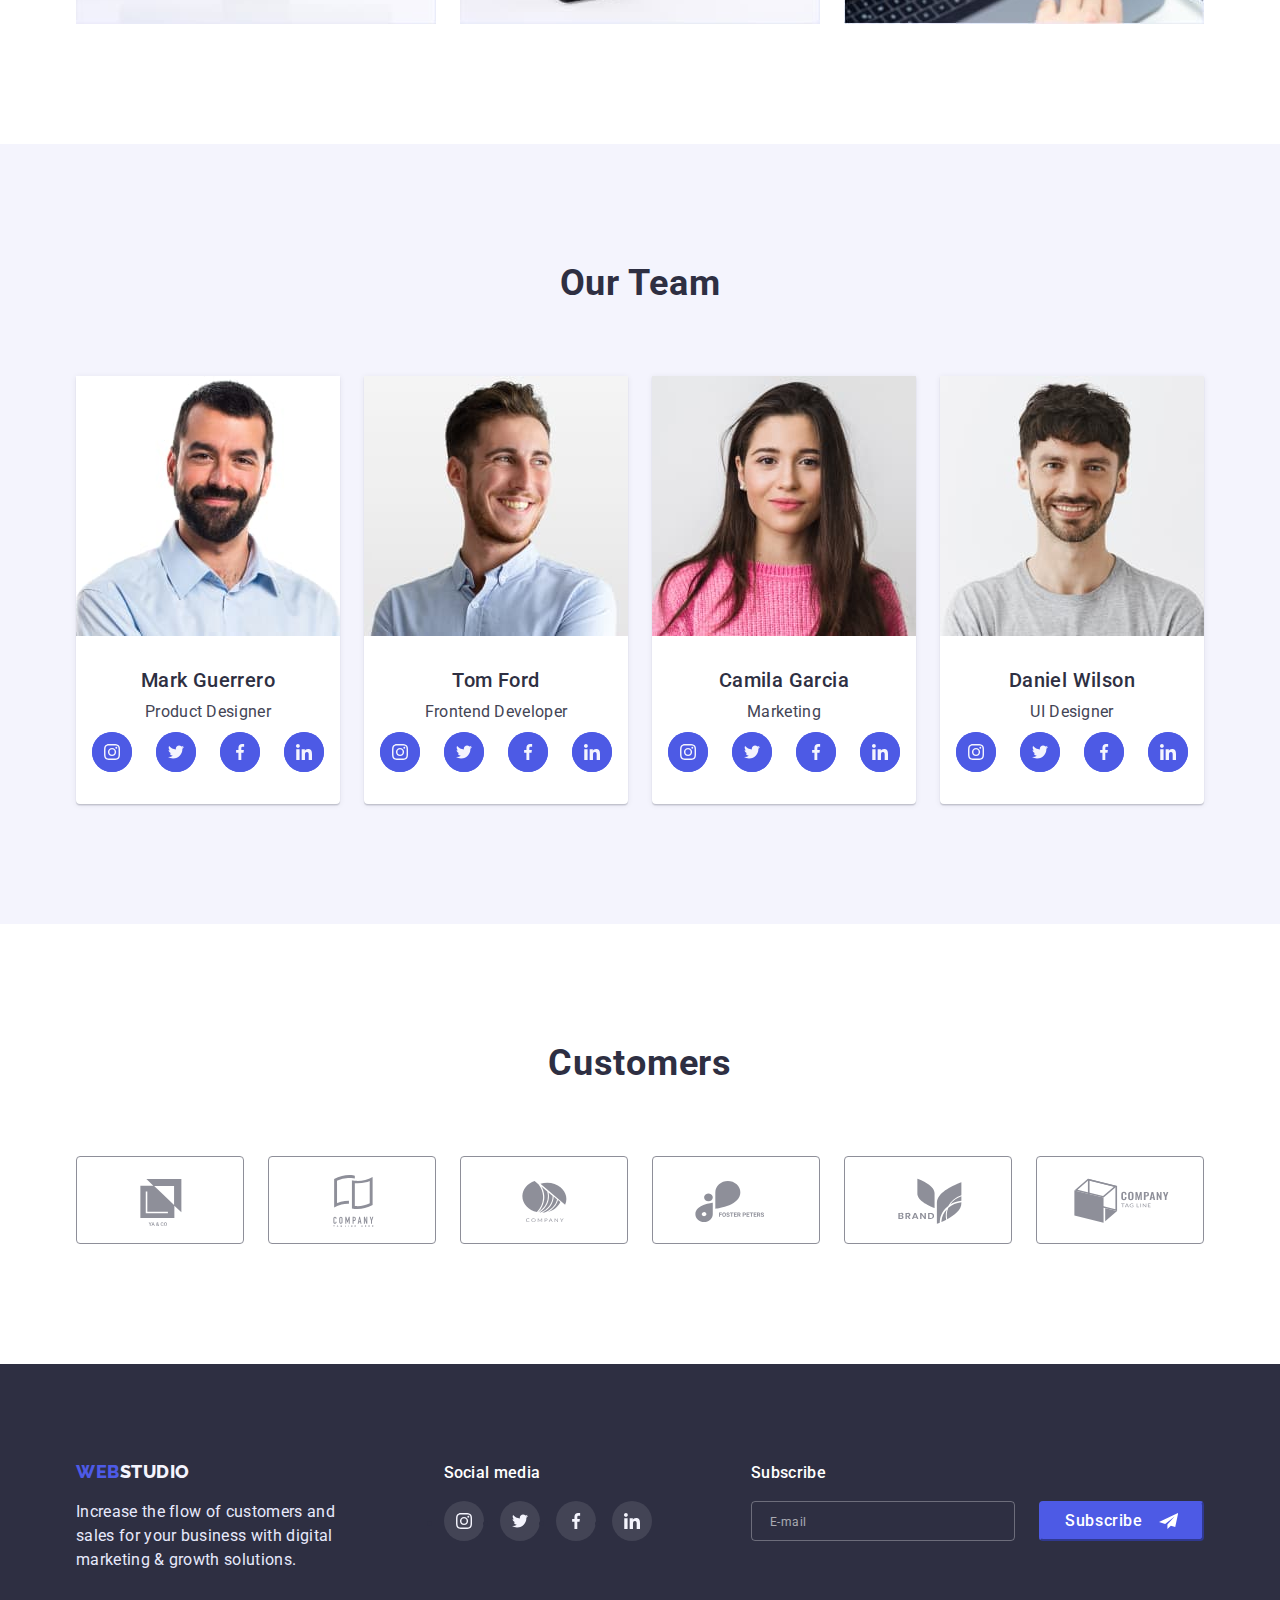
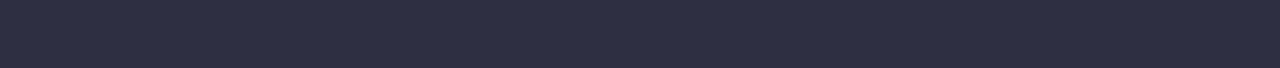
==== commit 40c8197d: "Adds footer and mobile-menu" ====
--- a/index.html
+++ b/index.html
@@ -524,19 +524,19 @@
 
     <!---------------------- FOOTER ---------------------------->
     <footer class="conteiner-footer">
-      <div class="conteiner conteiner-footer-flex">
-        <div class="footer-block-left">
+      <div class="conteiner conteiner-mini conteiner-footer-flex">
+        <div class="footer-block-logo-text">
           <div class="logo-footer-item">
             <a class="logo-footer link" href="./index.html"
               ><span class="logo-web">WEB</span>STUDIO</a
             >
-          </div>
+          </div class="footer-text-block">
           <p class="footer-text">
             Increase the flow of customers and sales for your business with
             digital marketing & growth solutions.
           </p>
         </div>
-        <div class="footer-block-right">
+        <div class="footer-block-social">
           <h3 class="footer-social-media">Social media</h3>
           <ul class="social-list-footer">
             <li class="social-list-item-footer">
@@ -571,7 +571,8 @@
             </li>
           </ul>
         </div>
-        <div class="footer-subscribe">
+        <div class="footer-block-subscribe">
+        <div class="footer-form-block">
           <h3 class="footer-form-text">Subscribe</h3>
           <form class="footer-form">
             <input
@@ -579,7 +580,9 @@
               name="user-email"
               placeholder="E-mail"
               class="footer-form-input"
-            />
+            /></form>
+          </div>
+          <div class="footer-form-btn">
             <button type="submit" class="footer-btn-subscribe">
               Subscribe
               <svg class="btn-subscribe-icon" width="24" height="24">
@@ -588,7 +591,7 @@
                 ></use>
               </svg>
             </button>
-          </form>
+          </div>
         </div>
       </div>
     </footer>
--- a/css/styles.css
+++ b/css/styles.css
@@ -421,52 +421,52 @@
   color: var(--accent-filter-color);
 }
 
-.conteiner-footer {
+/* -------------------Footer-------------- */
+.conteiner-footer{
   padding-top: 96px;
   padding-bottom: 96px;
   background-color: var(--primary-font-color);
 }
 
-.conteiner-footer-flex {
+.conteiner-footer-flex{
   display: flex;
   flex-direction: column;
+  align-items: center;
   gap: 72px;
 }
 
-.footer-block-left {
+.footer-block-logo-text{
   display: flex;
   flex-direction: column;
   justify-content: center;
-  align-items: center;
-  width: 268px;
-}
-
-.logo-footer {
+  gap: 16px;
+}
+
+
+.logo-footer{
+  display: block;
   font-family: Raleway, sans-serif;
   font-size: 18px;
   font-weight: 800;
   line-height: 1.33;
   letter-spacing: 0.03em;
+  text-align: center;
   color: var(--dark-logo-color);
 }
 
-.logo-footer-item {
-  margin-bottom: 16px;
-}
-
 .footer-text {
-  font-size: 16px;
-  line-height: 1.5;
-  letter-spacing: 0.02em;
-  display: block;
+  display: block;
+  width: 268px;
+  font-size: 16px;
+  line-height: 1.5;
+  letter-spacing: 0.02em;
   color: var(--filter-btn-color);
 }
 
-.footer-block-right{
+.footer-block-social{
   display: flex;
   flex-direction: column;
-  align-items: center;
-  justify-content: center;
+  gap: 16px;
 }
 
 .footer-social-media,
@@ -475,14 +475,12 @@
   font-weight: 500;
   line-height: 1.5;
   letter-spacing: 0.02em;
-  text-align: left;
+  text-align: center;
   color: var(--primary-bgd-color);
-  margin-bottom: 16px;
-}
-
-.social-list-footer {
-  display: flex;
-  justify-content: center;
+}
+
+.social-list-footer{
+  display: flex;
   gap: 16px;
 }
 
@@ -502,6 +500,23 @@
   background-color: #31d0aa;
 }
 
+.footer-block-subscribe{
+  display: flex;
+  flex-direction: column;
+  justify-content: center;
+  align-items: center;
+  gap: 16px;
+}
+
+.footer-form-block{
+  display: flex;
+  flex-direction: column;
+  gap: 16px;
+}
+
+.footer-form{
+  display: block;
+}
 
 .footer-form-input {
   width: 398px;
@@ -554,12 +569,148 @@
   cursor: pointer;
 }
 
-/* ---------PORTFOLIO --------------- */
+/* 
+.conteiner-footer {
+  display: flex;
+  align-items: baseline;
+  background-color: var(--primary-font-color);
+  padding-top: 100px;
+  padding-bottom: 100px;
+}
+
+.conteiner-footer-flex {
+  display: flex;
+}
+
+.footer-block-left {
+  display: block;
+  width: 264px;
+  margin-right: 120px;
+}
+
+.logo-footer {
+  font-family: Raleway, sans-serif;
+  font-size: 18px;
+  font-weight: 800;
+  line-height: 1.33;
+  letter-spacing: 0.03em;
+  color: var(--dark-logo-color);
+}
+
+.logo-footer-item {
+  margin-bottom: 16px;
+  margin-right: auto;
+}
+
+.footer-text {
+  font-size: 16px;
+  line-height: 1.5;
+  letter-spacing: 0.02em;
+  display: block;
+  width: 264px;
+  color: var(--filter-btn-color);
+}
+
+.footer-social-media,
+.footer-form-text {
+  font-size: 16px;
+  font-weight: 500;
+  line-height: 1.5;
+  letter-spacing: 0.02em;
+  text-align: left;
+  color: var(--primary-bgd-color);
+  margin-bottom: 16px;
+}
+
+.social-list-footer {
+  display: flex;
+  justify-content: flex-start;
+  gap: 24px;
+}
+
+.social-list-link-footer {
+  display: flex;
+  width: 40px;
+  height: 40px;
+  border-radius: 50%;
+  justify-content: center;
+  align-items: center;
+  background-color: rgba(255, 255, 255, 0.1);
+  transition: background-color 250ms cubic-bezier(0.4, 0, 0.2, 1);
+}
+
+.social-list-link-footer:hover,
+.social-list-link-footer:focus {
+  background-color: #31d0aa;
+}
+
+.footer-subscribe {
+  margin-left: 80px;
+}
+
+.footer-form {
+  display: flex;
+  gap: 24px;
+}
+
+.footer-form-input {
+  width: 264px;
+  height: 40px;
+  border-radius: 4px;
+  border: 1px solid #ffffff4d;
+  font-size: 16px;
+  font-weight: 400;
+  line-height: 2;
+  letter-spacing: 0.04em;
+  color: var(--primary-bgd-color);
+  background-color: transparent;
+  transition: border-color 250ms cubic-bezier(0.4, 0, 0.2, 1);
+}
+
+.footer-form-input:focus {
+  outline: none;
+  border-color: var(--accent-color);
+}
+
+.footer-form-input::placeholder {
+  display: block;
+  padding-left: 16px;
+  padding-top: 8px;
+  padding-bottom: 8px;
+  font-size: 12px;
+  font-weight: 400;
+  line-height: 2;
+  letter-spacing: 0.04em;
+  color: #ffffff99;
+}
+
+.footer-btn-subscribe {
+  display: flex;
+  justify-content: center;
+  align-items: center;
+  gap: 16px;
+  width: 165px;
+  height: 40px;
+  border-radius: 4px;
+  padding: 8px 24px 8px 24px;
+  font-size: 16px;
+  font-weight: 500;
+  line-height: 1.5;
+  letter-spacing: 0.04em;
+  text-align: center;
+  color: var(--primary-bgd-color);
+  border-color: var(--accent-color);
+  background-color: var(--accent-color);
+  cursor: pointer;
+} */
+
+
+/* ----------------------PORTFOLIO --------------- */
 .section-portfolio {
   padding-top: 96px;
   padding-bottom: 120px;
 }
-/* ---------FILTER ------------------*/
+/* ------------------------FILTER ------------------*/
 
 .filter {
   display: flex;
@@ -602,6 +753,8 @@
   margin-right: 24px;
 }
 
+/* ----------------Portfolio- Carts --------------------- */
+
 .portfolio-list {
   display: flex;
   flex-wrap: wrap;
@@ -683,7 +836,9 @@
   letter-spacing: 0.02em;
   margin-top: 8px;
   color: var(--secondary-font-color);
-}  
+} 
+
+/* -----------Modal-------------------------------- */
 
 .backdrop {
   position: fixed;
@@ -907,252 +1062,17 @@
 
 
 
-
-
-
-
-
-
-
-/* .backdrop {
-  position: fixed;
-  top: 0;
-  left: 0;
-  z-index: 50;
-  transition: opacity 250ms cubic-bezier(0.4, 0, 0.2, 1),
-    visibility 250ms cubic-bezier(0.4, 0, 0.2, 1);
-  width: 100%;
-  height: 100%;
-  background-color: rgba(46, 47, 66, 0.4);
-}
-
-.backdrop.is-hidden {
-  opacity: 0;
-  visibility: hidden;
-  pointer-events: none;
-}
-
-.modal {
-  position: absolute;
-  top: 50%;
-  left: 50%;
-  transform: translate(-50%, -50%);
-  width: 408px;
-  height: 584px;
-  padding-left: 24px;
-  padding-right: 24px;
-  padding-top: 72px;
-  padding-bottom: 24px;
-  border-radius: 4px;
-  background-color: #fcfcfc;
-}
-
-.modal-close-btn {
-  position: absolute;
-  top: 24px;
-  right: 24px;
-  transition: background-color 250ms cubic-bezier(0.4, 0, 0.2, 1);
-  display: flex;
-  justify-content: center;
-  align-items: center;
-  background-color: var(--filter-btn-color);
-  padding: 0;
-  border: 1px solid #0000001a;
-  width: 24px;
-  height: 24px;
-  border-radius: 50%;
-  cursor: pointer;
-}
-
-.modal-close-btn:hover,
-.modal-close-btn:focus {
-  background-color: var(--accent-filter-color);
-}
-
-.modal-close-btn:hover .modal-close-btn-icon,
-.modal-close-btn:focus .modal-close-btn-icon {
-  fill: #ffffff;
-}
-
-.modal-close-btn-icon {
-  transition: fill 250ms cubic-bezier(0.4, 0, 0.2, 1);
-}
-
-.modal-form-text {
-  display: block;
-  margin-bottom: 14px;
-  font-size: 16px;
-  font-weight: 500;
-  line-height: 1.5;
-  letter-spacing: 0.02em;
-  text-align: center;
-  color: var(--primary-font-color);
-}
-
-.modal-form-input-desc {
-  display: block;
-  font-size: 12px;
-  font-weight: 400;
-  line-height: 1.3;
-  letter-spacing: 0.04em;
-  color: #8e8f99;
-  margin-bottom: 4px;
-}
-
-.modal-form-input {
-  width: 100%;
-  height: 40px;
-  border: 1px solid #21212133;
-  border-radius: 4px;
-  padding-left: 38px;
-  font-size: 16px;
-  color: var(--primary-font-color);
-  transition: border-color 250ms cubic-bezier(0.4, 0, 0.2, 1);
-}
-
-.modal-form-input:focus {
-  outline: none;
-  border-color: var(--accent-color);
-}
-
-.modal-form-input-wrapper {
-  position: relative;
-  display: block;
-  margin-bottom: 8px;
-}
-
-.modal-form-input-icon {
-  position: absolute;
-  top: 50%;
-  left: 19px;
-  transform: translateY(-50%);
-  fill: var(--primary-font-color);
-  transition: fill 250ms cubic-bezier(0.4, 0, 0.2, 1);
-}
-
-.modal-form-input:focus + .modal-form-input-icon {
-  fill: var(--accent-color);
-}
-
-.modal-form-message {
-  resize: none;
-  width: 100%;
-  height: 120px;
-  padding: 8px 16px;
-  margin-bottom: 16px;
-  border: 1px solid #21212133;
-  border-radius: 4px;
-  font-size: 16px;
-  font-weight: 400;
-  line-height: 1.3;
-  letter-spacing: 0.04em;
-  color: var(--primary-font-color);
-  transition: border-color 250ms cubic-bezier(0.4, 0, 0.2, 1);
-}
-
-.modal-form-message:focus {
-  outline: none;
-  border-color: var(--accent-color);
-}
-
-.modal-form-message::placeholder {
-  font-size: 12px;
-  font-weight: 400;
-  line-height: 1.3;
-  letter-spacing: 0.04em;
-  color: #75757580;
-}
-
-.modal-form-fake-chekbox {
-  display: flex;
-  justify-content: center;
-  align-items: center;
-  width: 16px;
-  height: 16px;
-  border: 1.25px solid var(--primary-font-color);
-  border-radius: 2px;
-  margin-right: 8px;
-}
-
-.modal-form-checkbox-icon {
-  width: 100%;
-  height: 100%;
-  opacity: 0;
-  transition: opacity 250ms cubic-bezier(0.4, 0, 0.2, 1),
-    background-color 250ms cubic-bezier(0.4, 0, 0.2, 1);
-}
-
-.modal-form-check-desc {
-  display: flex;
-  align-items: center;
-  margin-bottom: 16px;
-  font-size: 12px;
-  font-weight: 400;
-  line-height: 1.3;
-  letter-spacing: 0.04em;
-  color: #757575;
-}
-
-.modal-form-check:checked
-  + .modal-form-check-desc
-  > .modal-form-fake-chekbox
-  > .modal-form-checkbox-icon {
-  opacity: 1;
-  background-color: var(--accent-filter-color);
-}
-
-.modal-form-check:focus
-  + .modal-form-check-desc
-  > .modal-form-fake-chekbox
-  > .modal-form-checkbox-icon {
-  opacity: 1;
-  background-color: var(--accent-filter-color);
-}
-
-.visually-hidden {
-  position: absolute;
-  width: 1px;
-  height: 1px;
-  margin: -1px;
-  padding: 0;
-  overflow: hidden;
-  border: 0;
-  clip: vect(0 0 0 0);
-}
-
-.modal-form-user-policy-link {
-  font-size: 12px;
-  font-weight: 400;
-  line-height: 1.3;
-  letter-spacing: 0.04em;
-  color: var(--accent-color);
-  text-decoration: underline;
-}
-
-.modal-form-submit {
-  display: block;
-  width: 169px;
-  height: 56px;
-  margin-right: auto;
-  margin-left: auto;
-  border-radius: 4px;
-  border-color: var(--accent-color);
-  padding: 16px 32px 16px 32px;
-  font-size: 16px;
-  font-weight: 500;
-  line-height: 1.5;
-  letter-spacing: 0.04em;
-  text-align: center;
-  color: #ffffff;
-  background-color: var(--accent-color);
-  cursor: pointer;
-} */
-
 @media screen and (max-width: 1199px){
   .section-doing {
     display: none;
   }
   
+}
+
+@media screen and (min-width: 768px) and (max-width: 1199px) {
+  .conteiner-mini {
+    width: 582px;
+  }
 }
 
 @media screen and (max-width: 767px) {
@@ -1295,9 +1215,6 @@
     display: none;
   }
 
-  .conteiner-mini {
-    width: 582px;
-  }
 
   .section-team {
     padding-bottom: 40px;
@@ -1318,6 +1235,33 @@
   .customers-link {
     width: 168px;
   }
+
+  .conteiner-footer-flex{
+    flex-direction: row;
+    align-items: baseline;
+    flex-wrap: wrap;
+    gap: 72px;
+    column-gap: 24px;
+  }
+
+  .logo-footer{
+    text-align: left;
+  }
+
+  .footer-social-media,
+.footer-form-text {
+  text-align: left;
+}
+
+.footer-block-subscribe{
+  flex-direction: row;
+  align-items: end;
+  gap: 24px;
+}
+
+.footer-form-input{
+  width: 264px;
+}
 
   .modal{
     width: 408px;
@@ -1454,15 +1398,13 @@
     gap: 24px;
   }
 
-.social-list-footer {
-  display: flex;
-  justify-content: flex-start;
-  gap: 24px;
-}
-
-  .footer-form-input {
-  width: 264px;
-}
+  .conteiner-footer-flex{
+    flex-wrap: nowrap;
+    justify-content: space-between;
+  }
+
+  .footer-block-subscribe{
+  }
 
 .modal{
   height: 584px;
